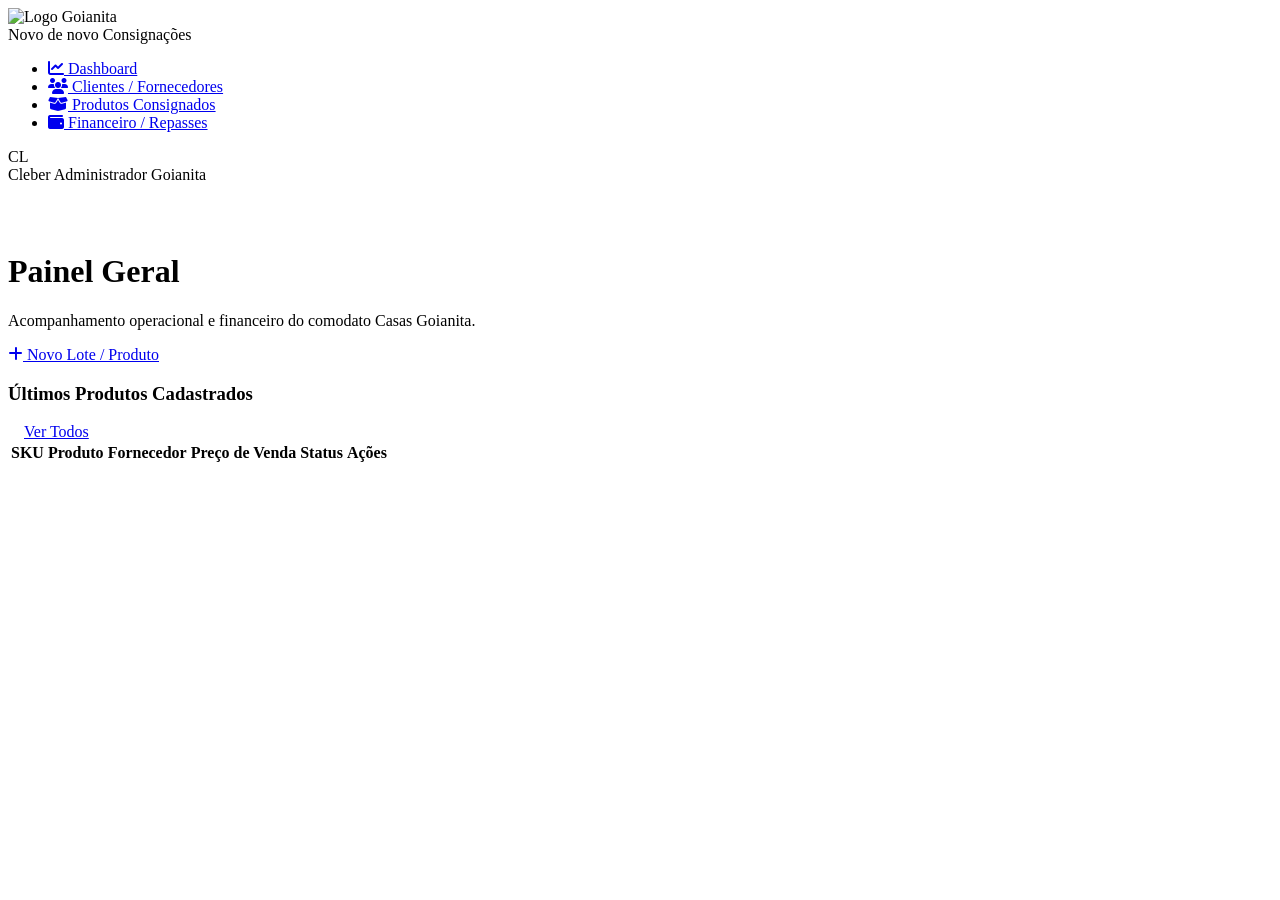
==== dashboard.html @ 5bf7ecf7 "feat: add Sair (logout) button to all sidebars and Pix autofill logic for client registration" ====
<!DOCTYPE html>
<html lang="pt-BR">
<head>
    <meta charset="UTF-8">
    <meta name="viewport" content="width=device-width, initial-scale=1.0">
    <title>Dashboard - Casas Goianita Consignação</title>
    <!-- Firebase SDKs -->
    <script src="https://www.gstatic.com/firebasejs/10.8.0/firebase-app-compat.js"></script>
    <script src="https://www.gstatic.com/firebasejs/10.8.0/firebase-auth-compat.js"></script>
    <script src="https://www.gstatic.com/firebasejs/10.8.0/firebase-firestore-compat.js"></script>
    <link rel="stylesheet" href="css/style.css">
    <link rel="stylesheet" href="https://cdnjs.cloudflare.com/ajax/libs/font-awesome/6.4.0/css/all.min.css">
</head>
<body>
    <div class="app-container">
        <!-- Sidebar Navigation -->
        <aside class="sidebar">
            <div class="logo-container">
                <img src="logo.png" alt="Logo Goianita">
                <div>
                    <span class="logo-text">Novo de novo</span>
                    <span class="logo-sub">Consignações</span>
                </div>
            </div>
            
            <nav>
                <ul class="nav-menu">
                    <li class="nav-item active">
                        <a href="dashboard.html">
                            <i class="fa-solid fa-chart-line"></i> Dashboard
                        </a>
                    </li>
                    <li class="nav-item">
                        <a href="pages/clientes.html">
                            <i class="fa-solid fa-users"></i> Clientes / Fornecedores
                        </a>
                    </li>
                    <li class="nav-item">
                        <a href="pages/produtos.html">
                            <i class="fa-solid fa-box-open"></i> Produtos Consignados
                        </a>
                    </li>
                    <li class="nav-item">
                        <a href="pages/financeiro.html">
                            <i class="fa-solid fa-wallet"></i> Financeiro / Repasses
                        </a>
                    </li>
                </ul>
            </nav>
            
            <div class="sidebar-footer">
                <div class="user-badge">
                    <div class="user-avatar">CL</div>
                    <div class="user-info">
                        <span class="user-name">Cleber</span>
                        <span class="user-role">Administrador</span>
                    </div>
                </div>
                <a href="#" id="btn-logout" class="btn btn-secondary" style="width: 100%; margin-top: 16px; padding: 8px; font-size: 13px; color: #ffffff; border-color: rgba(255,255,255,0.2); background-color: rgba(255,255,255,0.08); display: flex; align-items: center; justify-content: center; gap: 8px;">
                    <i class="fa-solid fa-right-from-bracket"></i> Sair
                </a>
            </div>
        </aside>

        <!-- Main Content Area -->
        <main class="main-content">
            <header class="page-header">
                <div>
                    <h1 class="page-title">Painel Geral</h1>
                    <p class="page-subtitle">Acompanhamento operacional e financeiro do comodato Casas Goianita.</p>
                </div>
                <div style="display: flex; gap: 12px;">
                    <a href="pages/produto-novo.html" class="btn btn-primary">
                        <i class="fa-solid fa-plus"></i> Novo Lote / Produto
                    </a>
                </div>
            </header>

            <!-- KPIs -->
            <section class="card-grid" id="dashboard-cards">
                <!-- Populado dinamicamente por db.js/app.js -->
            </section>

            <!-- Tabelas Operacionais Recentes -->
            <div class="table-container">
                <div class="table-header-bar">
                    <h3>Últimos Produtos Cadastrados</h3>
                    <a href="pages/produtos.html" class="btn btn-secondary" style="padding: 8px 16px;">Ver Todos</a>
                </div>
                <table class="premium-table">
                    <thead>
                        <tr>
                            <th>SKU</th>
                            <th>Produto</th>
                            <th>Fornecedor</th>
                            <th>Preço de Venda</th>
                            <th>Status</th>
                            <th>Ações</th>
                        </tr>
                    </thead>
                    <tbody id="recentes-table-body">
                        <!-- Popula dinamicamente -->
                    </tbody>
                </table>
            </div>
        </main>
    </div>

    <!-- Scripts de dados e controle -->
    <script src="js/db.js"></script>
    <script src="js/app.js"></script>
</body>
</html>
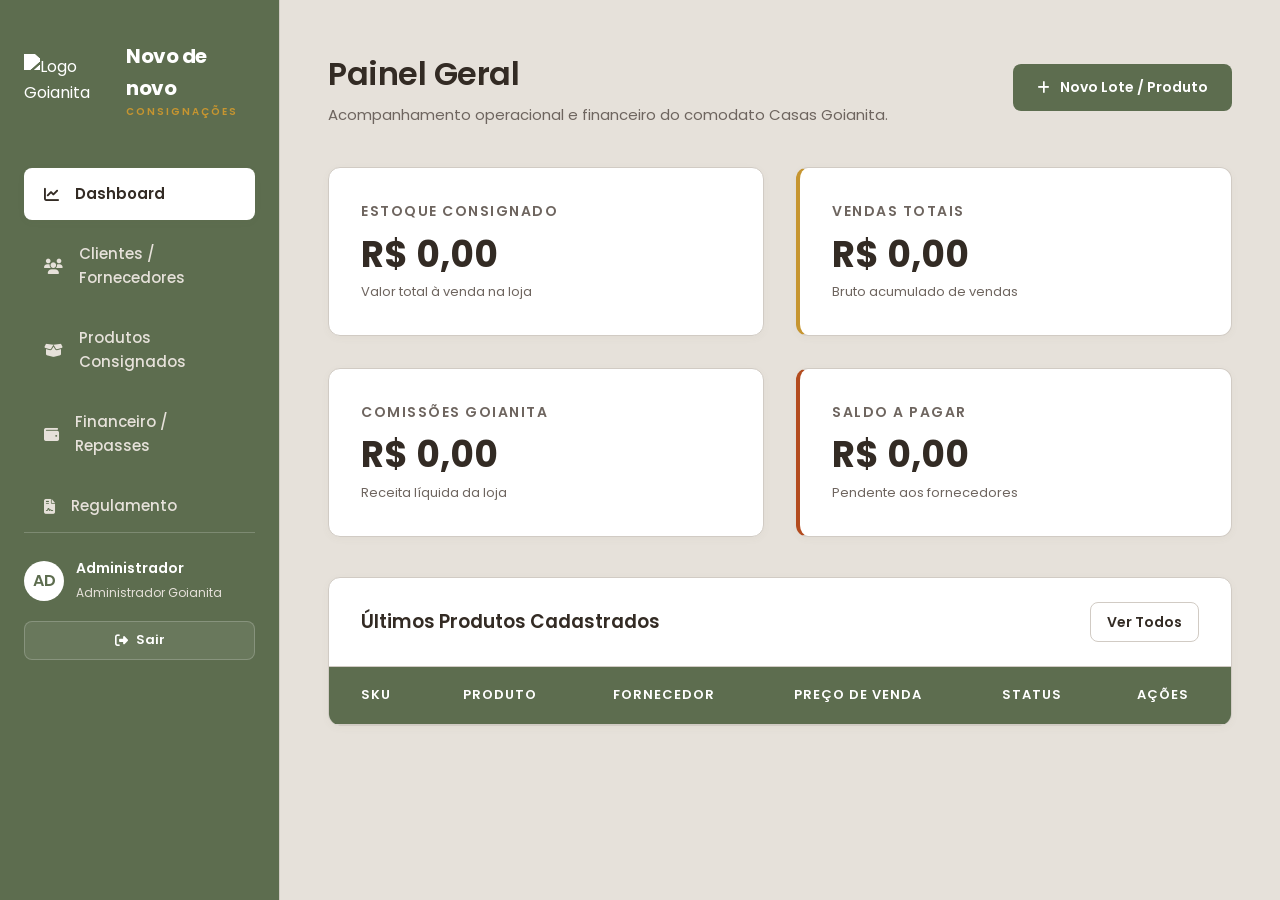
==== commit cf333f61: "feat: implement 30-day commission lock logic and add Casas Goianita consignment regulation page" ====
--- a/dashboard.html
+++ b/dashboard.html
@@ -43,6 +43,11 @@
                     <li class="nav-item">
                         <a href="pages/financeiro.html">
                             <i class="fa-solid fa-wallet"></i> Financeiro / Repasses
+                        </a>
+                    </li>
+                    <li class="nav-item">
+                        <a href="pages/regulamento.html">
+                            <i class="fa-solid fa-file-contract"></i> Regulamento
                         </a>
                     </li>
                 </ul>
--- a/css/style.css
+++ b/css/style.css
@@ -0,0 +1,647 @@
+/* 
+   style.css - Casas Goianita Consignação & Comodato
+   Identidade Visual: Terrosa Premium (Bege Escuro, Off-White, Verde-Oliva, Dourado)
+*/
+
+@import url('https://fonts.googleapis.com/css2?family=Poppins:wght@300;400;500;600;700&display=swap');
+
+:root {
+    /* Cores do Sistema - Goianita Novo de novo */
+    --bg-primary: #e6e1da;       /* Areia (Fundo sutil) */
+    --bg-secondary: #5d6d4f;     /* Verde Musgo */
+    --bg-card: #ffffff;          /* Branco puro */
+    --text-main: #332b24;        /* Escuro terra */
+    --text-muted: #6e655f;       /* Neutro escuro */
+    --accent-olive: #5d6d4f;     /* Verde Musgo */
+    --accent-gold: #c69530;      /* Dourado */
+    --accent-gold-light: rgba(198, 149, 48, 0.15);
+    --border-color: #d1cbc4;     /* Cinza areia borda */
+    
+    /* Cores de Feedback / Status */
+    --status-triagem: #5A7E9A;   /* Azul sóbrio */
+    --status-venda: #5d6d4f;     /* Verde Musgo */
+    --status-vendido: #b34b1e;   /* Terra Vermelha */
+    --status-pago: #608A3E;      /* Verde sucesso */
+    --status-devolucao: #b34b1e; /* Terra Vermelha */
+    --status-devolvido: #8C847E; /* Cinza quente */
+    
+    /* Fontes e Tipografia */
+    --font-heading: 'Poppins', sans-serif;
+    --font-body: 'Poppins', sans-serif;
+    
+    /* Sombras e Efeitos */
+    --shadow-sm: 0 2px 8px rgba(93, 109, 79, 0.04);
+    --shadow-md: 0 8px 20px rgba(93, 109, 79, 0.08);
+    --shadow-lg: 0 16px 36px rgba(93, 109, 79, 0.12);
+    --radius-sm: 8px;
+    --radius-md: 12px;
+    --radius-lg: 16px;
+    
+    /* Transições */
+    --transition-fast: 0.2s ease;
+    --transition-normal: 0.3s cubic-bezier(0.4, 0, 0.2, 1);
+}
+
+/* Reset e Configurações Globais */
+* {
+    margin: 0;
+    padding: 0;
+    box-sizing: border-box;
+}
+
+body {
+    background-color: var(--bg-primary);
+    color: var(--text-main);
+    font-family: var(--font-body);
+    line-height: 1.6;
+    overflow-x: hidden;
+}
+
+h1, h2, h3, h4, h5, h6 {
+    font-family: var(--font-heading);
+    font-weight: 600;
+    color: var(--text-main);
+}
+
+/* Layout Estrutural (com Sidebar) */
+.app-container {
+    display: flex;
+    min-height: 100vh;
+}
+
+/* Sidebar */
+.sidebar {
+    width: 280px;
+    background-color: var(--bg-secondary);
+    border-right: 1px solid var(--border-color);
+    padding: 40px 24px;
+    display: flex;
+    flex-direction: column;
+    position: fixed;
+    height: 100vh;
+    left: 0;
+    top: 0;
+    z-index: 100;
+}
+
+.logo-container {
+    display: flex;
+    align-items: center;
+    gap: 12px;
+    margin-bottom: 48px;
+}
+
+.logo-container img {
+    width: 90px; /* Aumentado de 60px para 90px */
+    height: auto;
+    filter: brightness(0) invert(1); /* Torna a logo branca */
+    margin-right: 4px;
+}
+
+.logo-icon {
+    width: 42px;
+    height: 42px;
+    background: linear-gradient(135deg, var(--accent-olive), var(--accent-gold));
+    border-radius: var(--radius-sm);
+    display: flex;
+    align-items: center;
+    justify-content: center;
+    color: white;
+    font-size: 20px;
+    font-family: var(--font-heading);
+    font-weight: 700;
+}
+
+.logo-text {
+    font-family: var(--font-heading);
+    font-size: 20px;
+    font-weight: 700;
+    color: #ffffff;             /* Letras em branco para contraste perfeito */
+    letter-spacing: -0.5px;
+}
+
+.logo-sub {
+    font-size: 10px;
+    text-transform: uppercase;
+    letter-spacing: 2px;
+    color: var(--accent-gold);   /* Dourado para destaque secundário */
+    font-weight: 600;
+    display: block;
+}
+
+.nav-menu {
+    list-style: none;
+    display: flex;
+    flex-direction: column;
+    gap: 8px;
+    flex-grow: 1;
+}
+
+.nav-item a {
+    display: flex;
+    align-items: center;
+    gap: 16px;
+    padding: 14px 20px;
+    color: #e6e1da;             /* Areia claro para contraste */
+    text-decoration: none;
+    font-size: 15px;
+    font-weight: 500;
+    border-radius: var(--radius-sm);
+    transition: var(--transition-fast);
+}
+
+.nav-item a:hover {
+    color: #ffffff;
+    background-color: rgba(255, 255, 255, 0.1);
+}
+
+.nav-item.active a {
+    color: #332b24;             /* Escuro para contraste com fundo branco/areia ativo */
+    background-color: #ffffff;  /* Fundo branco para item ativo se destacar */
+    font-weight: 600;
+    box-shadow: var(--shadow-sm);
+}
+
+.sidebar-footer {
+    padding-top: 24px;
+    border-top: 1px solid rgba(255, 255, 255, 0.2);
+}
+
+.user-badge {
+    display: flex;
+    align-items: center;
+    gap: 12px;
+}
+
+.user-avatar {
+    width: 40px;
+    height: 40px;
+    border-radius: 50%;
+    background-color: #ffffff;
+    display: flex;
+    align-items: center;
+    justify-content: center;
+    font-weight: 600;
+    color: #5d6d4f;
+}
+
+.user-info .user-name {
+    font-size: 14px;
+    font-weight: 600;
+    color: #ffffff;
+    display: block;
+}
+
+.user-info .user-role {
+    font-size: 12px;
+    color: #e6e1da;
+}
+
+/* Área Principal de Conteúdo */
+.main-content {
+    flex-grow: 1;
+    margin-left: 280px;
+    padding: 48px;
+    max-width: 1400px;
+    width: calc(100% - 280px);
+}
+
+.page-header {
+    display: flex;
+    justify-content: space-between;
+    align-items: center;
+    margin-bottom: 40px;
+}
+
+.page-title {
+    font-size: 32px;
+    letter-spacing: -0.5px;
+}
+
+.page-subtitle {
+    font-size: 15px;
+    color: var(--text-muted);
+    margin-top: 4px;
+}
+
+/* Botões Customizados */
+.btn {
+    display: inline-flex;
+    align-items: center;
+    justify-content: center;
+    gap: 10px;
+    padding: 12px 24px;
+    font-family: var(--font-body);
+    font-size: 14px;
+    font-weight: 600;
+    border-radius: var(--radius-sm);
+    cursor: pointer;
+    transition: var(--transition-fast);
+    border: none;
+    text-decoration: none;
+}
+
+.btn-primary {
+    background-color: var(--accent-olive);
+    color: white;
+}
+
+.btn-primary:hover {
+    background-color: #3b4736;
+    transform: translateY(-1px);
+    box-shadow: var(--shadow-md);
+}
+
+.btn-secondary {
+    background-color: transparent;
+    color: var(--text-main);
+    border: 1px solid var(--border-color);
+}
+
+.btn-secondary:hover {
+    background-color: var(--bg-secondary);
+    border-color: var(--text-muted);
+}
+
+.btn-gold {
+    background-color: var(--accent-gold);
+    color: white;
+}
+
+.btn-gold:hover {
+    background-color: #b08d48;
+    transform: translateY(-1px);
+    box-shadow: var(--shadow-md);
+}
+
+/* Cards e Seções */
+.card-grid {
+    display: grid;
+    grid-template-columns: repeat(auto-fit, minmax(300px, 1fr));
+    gap: 32px;
+    margin-bottom: 40px;
+}
+
+.kpi-card {
+    background-color: var(--bg-card);
+    border-radius: var(--radius-md);
+    padding: 32px;
+    border: 1px solid var(--border-color);
+    box-shadow: var(--shadow-sm);
+    transition: var(--transition-normal);
+    position: relative;
+    overflow: hidden;
+}
+
+.kpi-card::before {
+    content: '';
+    position: absolute;
+    top: 0;
+    left: 0;
+    width: 4px;
+    height: 100%;
+    background-color: var(--accent-gold);
+    opacity: 0;
+    transition: var(--transition-fast);
+}
+
+.kpi-card:hover {
+    transform: translateY(-4px);
+    box-shadow: var(--shadow-md);
+}
+
+.kpi-card:hover::before {
+    opacity: 1;
+}
+
+.kpi-title {
+    font-size: 14px;
+    text-transform: uppercase;
+    letter-spacing: 1.5px;
+    color: var(--text-muted);
+    font-weight: 600;
+    margin-bottom: 12px;
+}
+
+.kpi-value {
+    font-family: var(--font-heading);
+    font-size: 36px;
+    font-weight: 700;
+    line-height: 1.1;
+    color: var(--text-main);
+}
+
+.kpi-desc {
+    font-size: 13px;
+    color: var(--text-muted);
+    margin-top: 8px;
+}
+
+/* Tabelas Premium */
+.table-container {
+    background-color: var(--bg-card);
+    border-radius: var(--radius-md);
+    border: 1px solid var(--border-color);
+    box-shadow: var(--shadow-sm);
+    overflow: hidden;
+    margin-bottom: 40px;
+}
+
+.table-header-bar {
+    display: flex;
+    justify-content: space-between;
+    align-items: center;
+    padding: 24px 32px;
+    border-bottom: 1px solid var(--border-color);
+}
+
+.premium-table {
+    width: 100%;
+    border-collapse: collapse;
+    text-align: left;
+}
+
+.premium-table th {
+    background-color: var(--bg-secondary);
+    color: #ffffff; /* Letras brancas para contraste perfeito no fundo verde */
+    font-weight: 600;
+    font-size: 13px;
+    text-transform: uppercase;
+    letter-spacing: 1px;
+    padding: 18px 32px;
+    border-bottom: 1px solid var(--border-color);
+}
+
+.premium-table td {
+    padding: 20px 32px;
+    border-bottom: 1px solid var(--border-color);
+    font-size: 15px;
+    color: var(--text-main);
+}
+
+.premium-table tbody tr {
+    transition: var(--transition-fast);
+}
+
+.premium-table tbody tr:hover {
+    background-color: rgba(247, 243, 234, 0.4);
+}
+
+/* Badges de Status */
+.badge {
+    display: inline-flex;
+    align-items: center;
+    gap: 6px;
+    padding: 6px 12px;
+    border-radius: 50px;
+    font-size: 12px;
+    font-weight: 600;
+    text-transform: uppercase;
+    letter-spacing: 0.5px;
+}
+
+.badge-triagem { background-color: rgba(90, 126, 154, 0.15); color: var(--status-triagem); }
+.badge-venda { background-color: rgba(79, 94, 72, 0.15); color: var(--status-venda); }
+.badge-vendido { background-color: rgba(176, 112, 60, 0.15); color: var(--status-vendido); }
+.badge-pago { background-color: rgba(96, 138, 62, 0.15); color: var(--status-pago); }
+.badge-devolucao { background-color: rgba(168, 78, 50, 0.15); color: var(--status-devolucao); }
+.badge-devolvido { background-color: rgba(140, 132, 126, 0.15); color: var(--status-devolvido); }
+
+/* Painel de Filtros */
+.filter-panel {
+    display: flex;
+    gap: 16px;
+    margin-bottom: 32px;
+    align-items: center;
+    flex-wrap: wrap;
+}
+
+.search-input {
+    flex-grow: 1;
+    min-width: 250px;
+    padding: 12px 20px;
+    border: 1px solid var(--border-color);
+    border-radius: var(--radius-sm);
+    font-family: var(--font-body);
+    font-size: 14px;
+    transition: var(--transition-fast);
+    background-color: var(--bg-card);
+}
+
+.search-input:focus {
+    outline: none;
+    border-color: var(--accent-gold);
+    box-shadow: 0 0 0 3px rgba(197, 160, 89, 0.15);
+}
+
+.filter-select {
+    padding: 12px 20px;
+    border: 1px solid var(--border-color);
+    border-radius: var(--radius-sm);
+    font-family: var(--font-body);
+    font-size: 14px;
+    background-color: var(--bg-card);
+    transition: var(--transition-fast);
+    cursor: pointer;
+}
+
+.filter-select:focus {
+    outline: none;
+    border-color: var(--accent-gold);
+}
+
+/* Formulários */
+.form-card {
+    background-color: var(--bg-card);
+    border-radius: var(--radius-md);
+    border: 1px solid var(--border-color);
+    box-shadow: var(--shadow-sm);
+    padding: 40px;
+    max-width: 800px;
+}
+
+.form-grid {
+    display: grid;
+    grid-template-columns: repeat(2, 1fr);
+    gap: 24px;
+}
+
+.form-group {
+    display: flex;
+    flex-direction: column;
+    gap: 8px;
+}
+
+.form-group.full-width {
+    grid-column: span 2;
+}
+
+.form-label {
+    font-size: 13px;
+    font-weight: 600;
+    color: var(--text-muted);
+    text-transform: uppercase;
+    letter-spacing: 0.5px;
+}
+
+.form-control {
+    padding: 14px 20px;
+    border: 1px solid var(--border-color);
+    border-radius: var(--radius-sm);
+    font-family: var(--font-body);
+    font-size: 15px;
+    background-color: var(--bg-primary);
+    transition: var(--transition-fast);
+}
+
+.form-control:focus {
+    outline: none;
+    border-color: var(--accent-gold);
+    background-color: white;
+    box-shadow: 0 0 0 3px rgba(197, 160, 89, 0.15);
+}
+
+.form-control::placeholder {
+    color: #A69B90;
+}
+
+.form-actions {
+    margin-top: 32px;
+    display: flex;
+    justify-content: flex-end;
+    gap: 16px;
+}
+
+/* Detalhes do Cliente/Produto */
+.detail-layout {
+    display: grid;
+    grid-template-columns: 2fr 1fr;
+    gap: 40px;
+}
+
+.detail-main {
+    display: flex;
+    flex-direction: column;
+    gap: 32px;
+}
+
+.detail-sidebar {
+    display: flex;
+    flex-direction: column;
+    gap: 32px;
+}
+
+.info-box {
+    background-color: var(--bg-card);
+    border-radius: var(--radius-md);
+    border: 1px solid var(--border-color);
+    box-shadow: var(--shadow-sm);
+    padding: 32px;
+}
+
+.info-box-title {
+    font-size: 18px;
+    margin-bottom: 20px;
+    padding-bottom: 12px;
+    border-bottom: 1px solid var(--border-color);
+}
+
+.info-grid {
+    display: grid;
+    grid-template-columns: repeat(2, 1fr);
+    gap: 20px;
+}
+
+.info-item .label {
+    font-size: 12px;
+    color: var(--text-muted);
+    text-transform: uppercase;
+    letter-spacing: 0.5px;
+    display: block;
+    margin-bottom: 4px;
+}
+
+.info-item .value {
+    font-size: 16px;
+    font-weight: 500;
+}
+
+/* Histórico de Status - Timeline */
+.timeline {
+    position: relative;
+    padding-left: 24px;
+}
+
+.timeline::before {
+    content: '';
+    position: absolute;
+    left: 4px;
+    top: 8px;
+    bottom: 8px;
+    width: 2px;
+    background-color: var(--border-color);
+}
+
+.timeline-item {
+    position: relative;
+    margin-bottom: 24px;
+}
+
+.timeline-item:last-child {
+    margin-bottom: 0;
+}
+
+.timeline-marker {
+    position: absolute;
+    left: -24px;
+    top: 6px;
+    width: 10px;
+    height: 10px;
+    border-radius: 50%;
+    background-color: var(--border-color);
+    border: 2px solid var(--bg-card);
+}
+
+.timeline-item.active .timeline-marker {
+    background-color: var(--accent-gold);
+    box-shadow: 0 0 0 4px rgba(197, 160, 89, 0.2);
+}
+
+.timeline-content .status {
+    font-weight: 600;
+    font-size: 14px;
+    display: block;
+}
+
+.timeline-content .date {
+    font-size: 12px;
+    color: var(--text-muted);
+    display: block;
+    margin-bottom: 4px;
+}
+
+.timeline-content .note {
+    font-size: 13px;
+    color: var(--text-muted);
+}
+
+/* Responsividade Mobile */
+@media (max-width: 1024px) {
+    .sidebar {
+        display: none; /* Em um cenário real adicionaríamos menu sanduíche */
+    }
+    .main-content {
+        margin-left: 0;
+        width: 100%;
+        padding: 24px;
+    }
+    .detail-layout {
+        grid-template-columns: 1fr;
+    }
+    .form-grid {
+        grid-template-columns: 1fr;
+    }
+    .form-group.full-width {
+        grid-column: span 1;
+    }
+}
